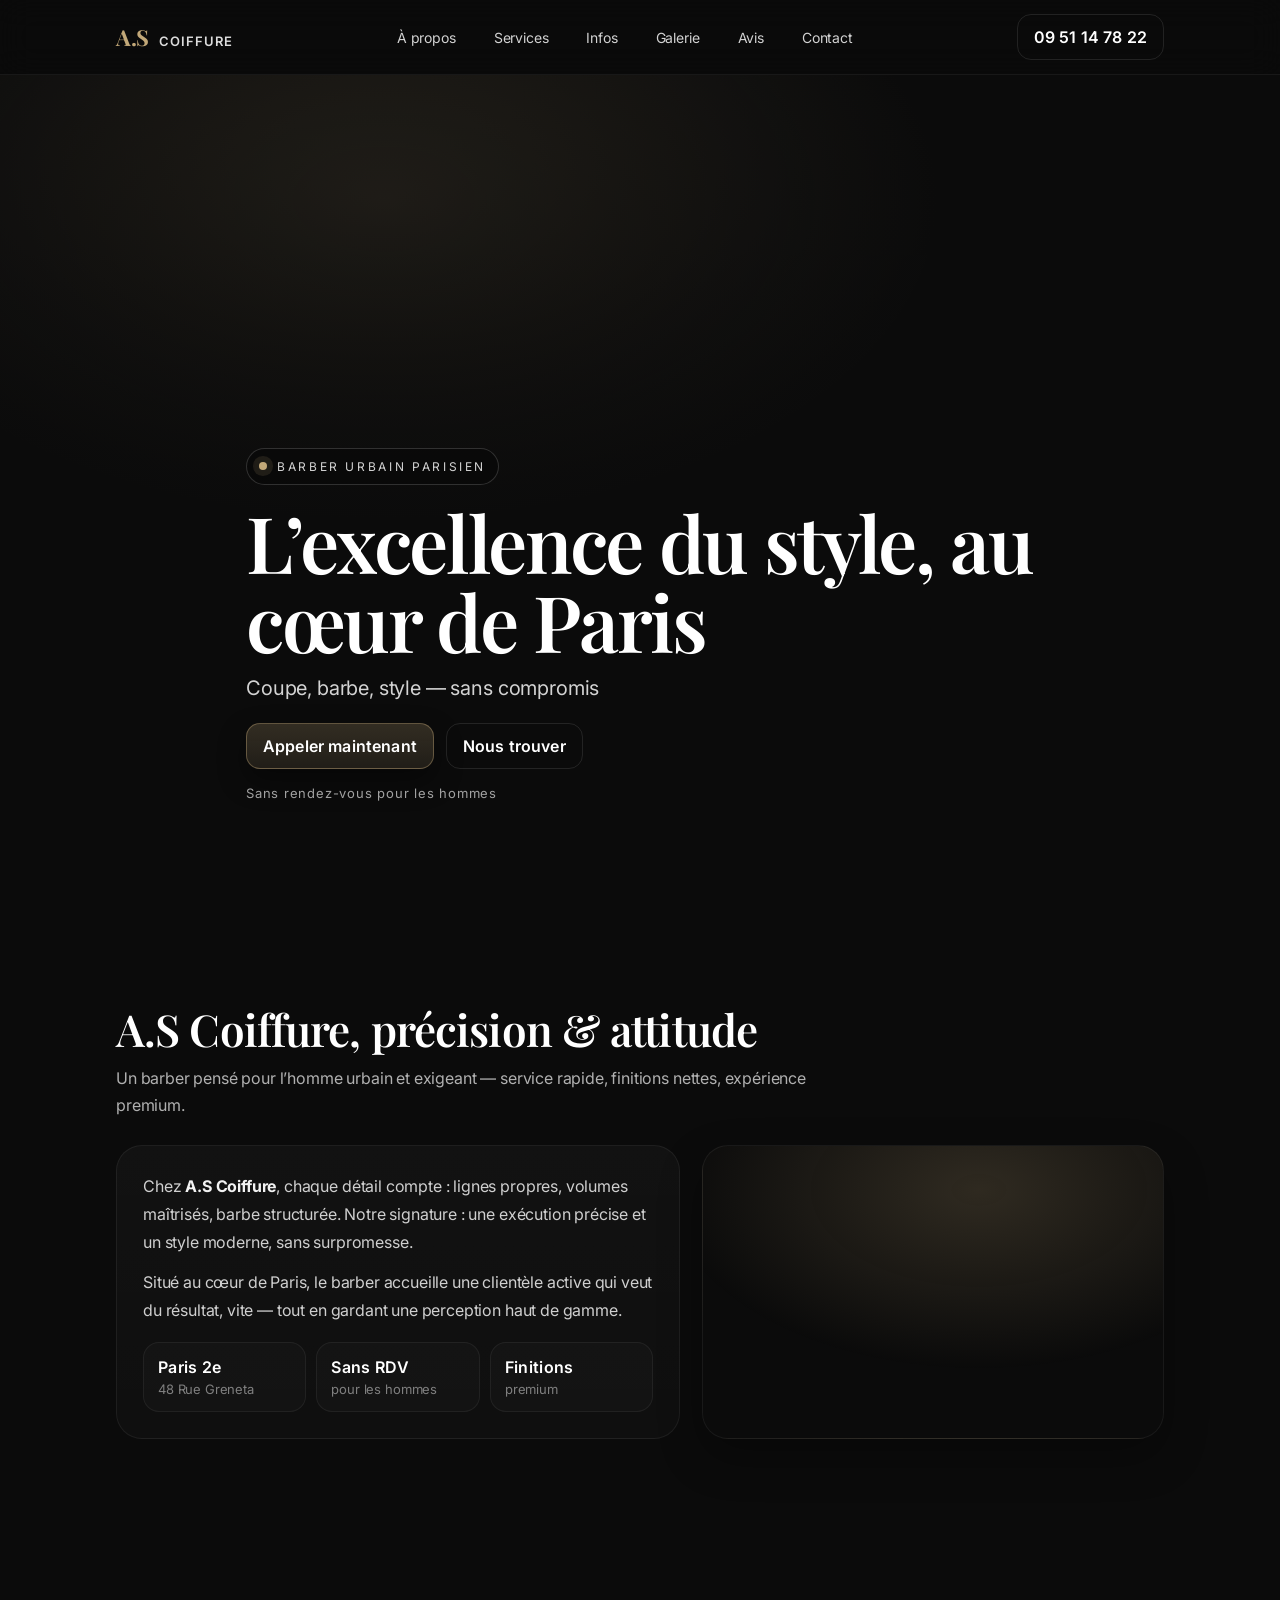
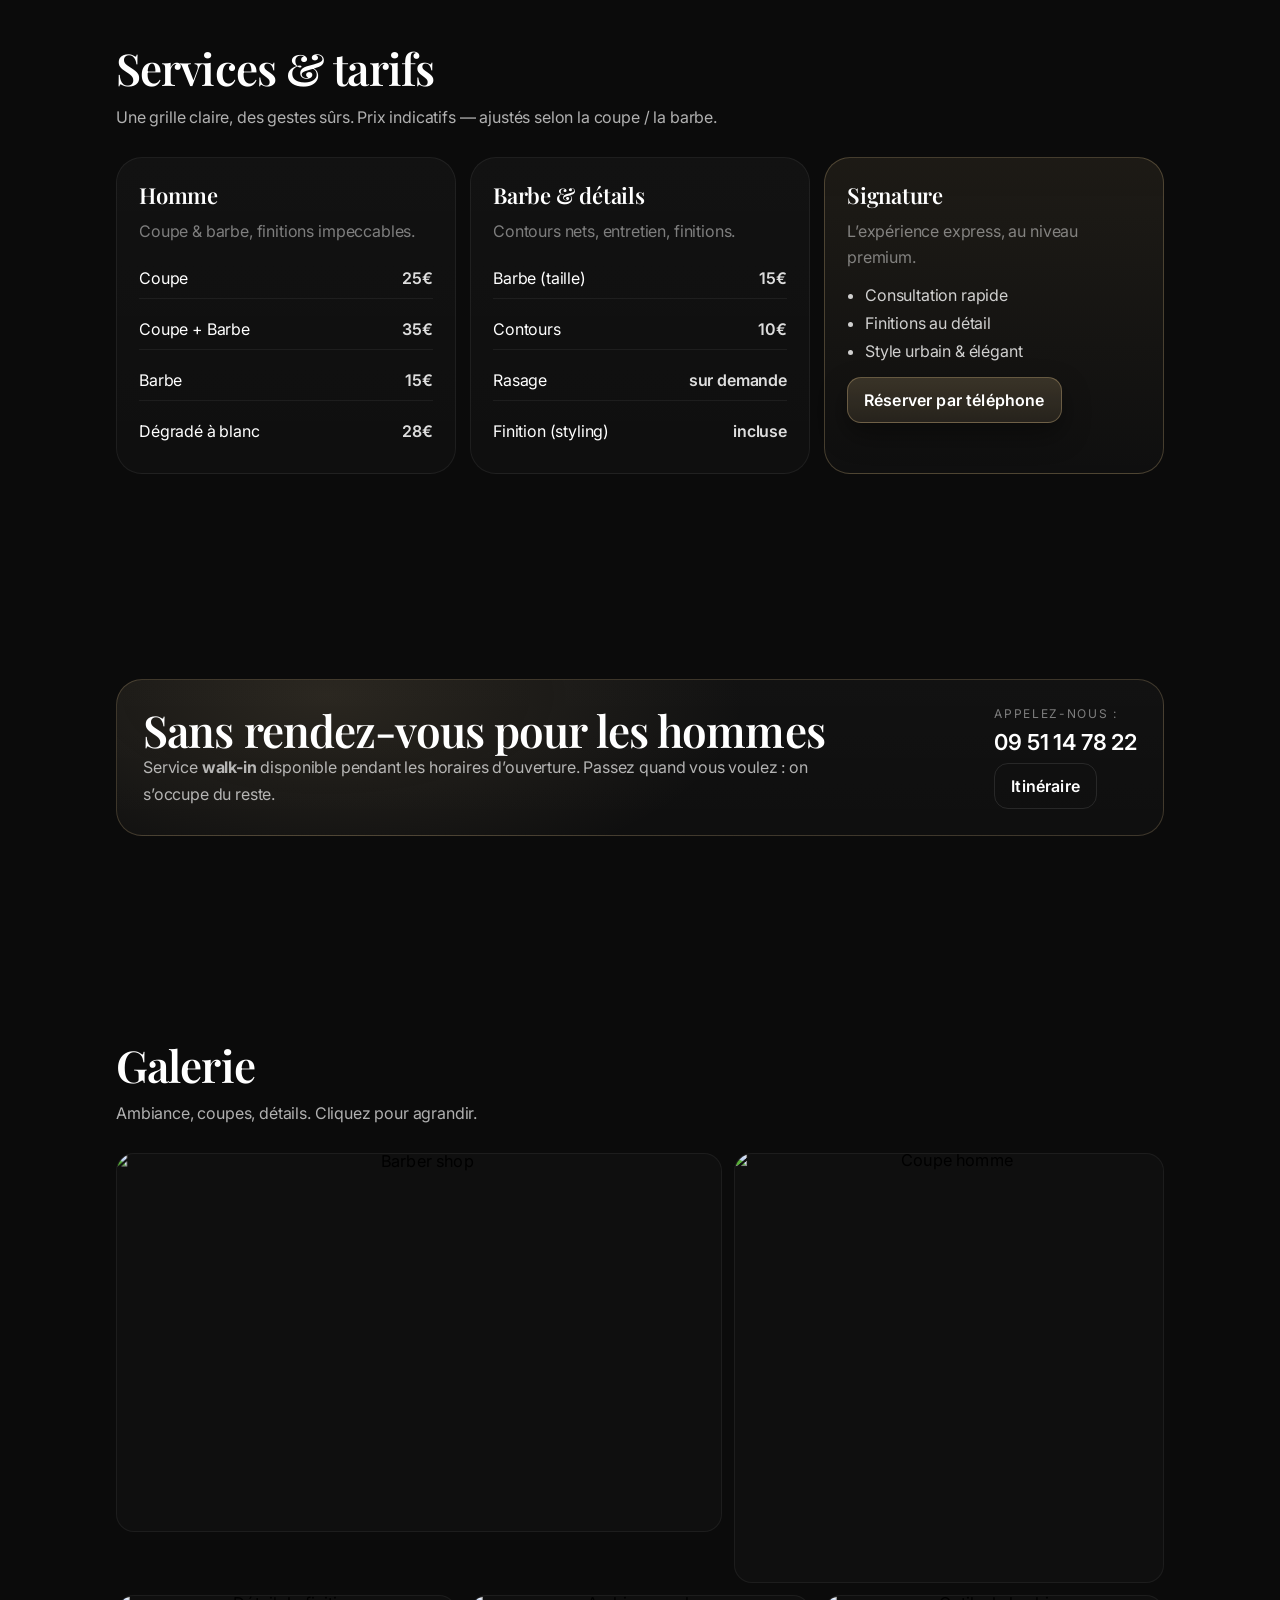
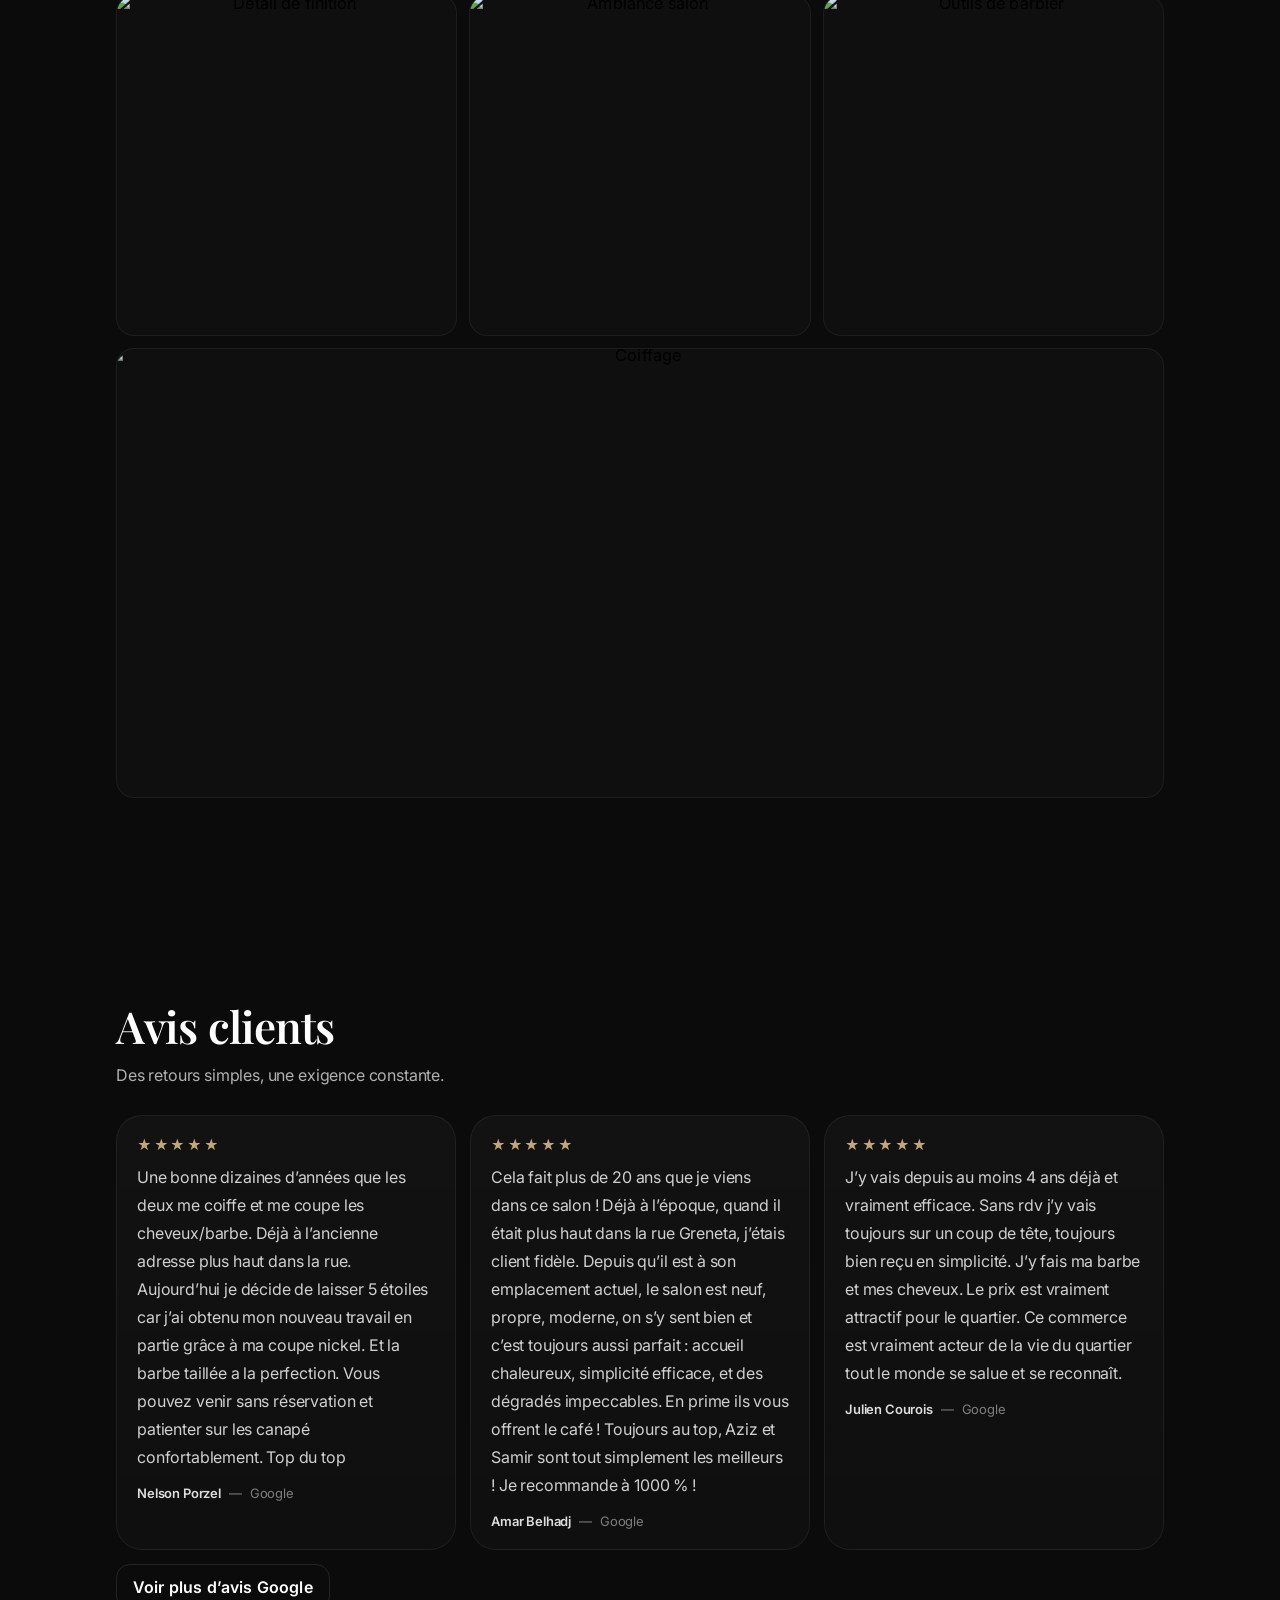
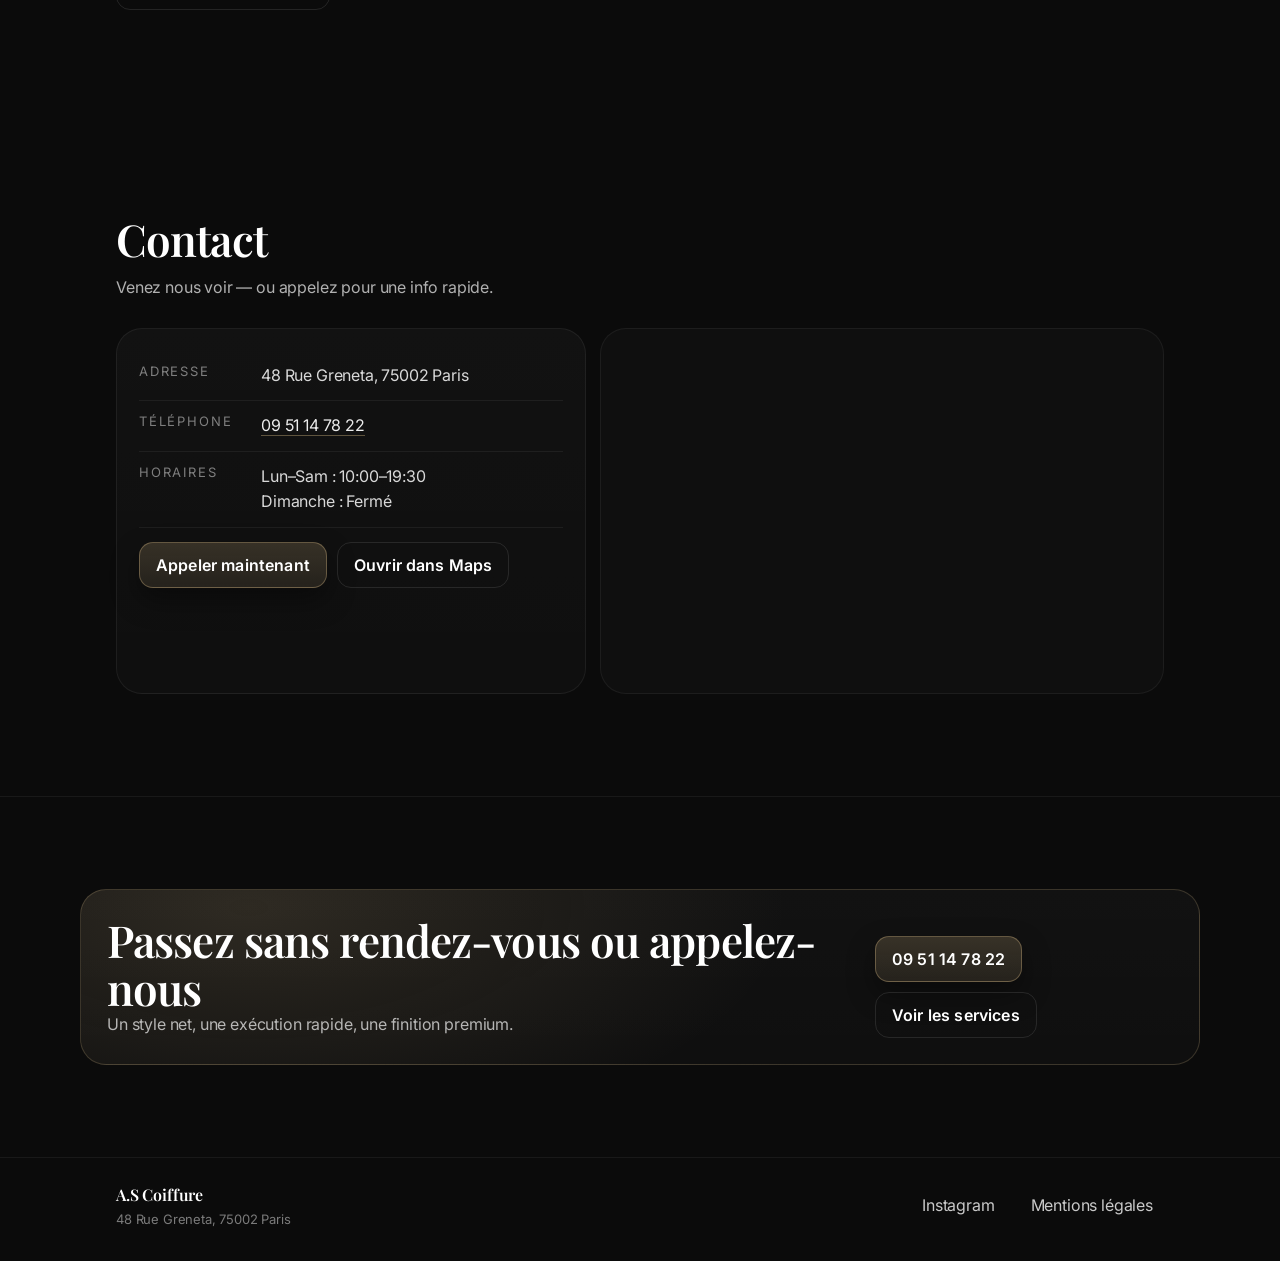
==== index.html @ 91cd7696 "Initial A.S Coiffure static site" ====
<!doctype html>
<html lang="fr">
  <head>
    <meta charset="utf-8" />
    <meta name="viewport" content="width=device-width, initial-scale=1" />
    <meta name="description" content="A.S Coiffure — salon urbain parisien. Coupe, barbe, style — sans compromis." />
    <title>A.S Coiffure — Paris</title>
    <link rel="preconnect" href="https://fonts.googleapis.com" />
    <link rel="preconnect" href="https://fonts.gstatic.com" crossorigin />
    <link href="https://fonts.googleapis.com/css2?family=Inter:wght@300;400;500;600&family=Playfair+Display:wght@500;600;700&display=swap" rel="stylesheet" />
    <link rel="stylesheet" href="styles.css" />
  </head>
  <body>
    <a class="skip" href="#main">Aller au contenu</a>

    <header class="header" id="top">
      <div class="container headerInner">
        <a class="brand" href="#top" aria-label="A.S Coiffure">
          <span class="brandMark" aria-hidden="true">A.S</span>
          <span class="brandText">Coiffure</span>
        </a>

        <nav class="nav" aria-label="Navigation">
          <a class="navLink" href="#about">À propos</a>
          <a class="navLink" href="#services">Services</a>
          <a class="navLink" href="#keyinfo">Infos</a>
          <a class="navLink" href="#gallery">Galerie</a>
          <a class="navLink" href="#avis">Avis</a>
          <a class="navLink" href="#contact">Contact</a>
        </nav>

        <div class="headerActions">
          <a class="btn btnGhost" href="tel:+33951147822">09 51 14 78 22</a>
          <button class="burger" type="button" aria-label="Ouvrir le menu" aria-expanded="false" aria-controls="mobileMenu">
            <span></span><span></span>
          </button>
        </div>
      </div>

      <div class="mobileMenu" id="mobileMenu" hidden>
        <div class="container mobileMenuInner">
          <a class="mobileLink" href="#about">À propos</a>
          <a class="mobileLink" href="#services">Services</a>
          <a class="mobileLink" href="#keyinfo">Infos</a>
          <a class="mobileLink" href="#gallery">Galerie</a>
          <a class="mobileLink" href="#avis">Avis</a>
          <a class="mobileLink" href="#contact">Contact</a>
          <div class="mobileCtas">
            <a class="btn" href="tel:+33951147822">Appeler maintenant</a>
            <a class="btn btnGhost" href="#contact">Nous trouver</a>
          </div>
        </div>
      </div>
    </header>

    <main id="main">
      <section class="hero" aria-label="A.S Coiffure">
        <div class="heroMedia" aria-hidden="true"></div>
        <div class="heroOverlay" aria-hidden="true"></div>

        <div class="container heroContent">
          <div class="heroKicker" data-reveal>
            <span class="dot" aria-hidden="true"></span>
            Barber urbain parisien
          </div>
          <h1 class="heroTitle" data-reveal>L’excellence du style, au cœur de Paris</h1>
          <p class="heroSub" data-reveal>Coupe, barbe, style — sans compromis</p>

          <div class="heroCtas" data-reveal>
            <a class="btn" href="tel:+33951147822">Appeler maintenant</a>
            <a class="btn btnGhost" href="#contact">Nous trouver</a>
          </div>

          <p class="heroNote" data-reveal>Sans rendez-vous pour les hommes</p>
        </div>
      </section>

      <section class="section" id="about">
        <div class="container">
          <div class="sectionHead" data-reveal>
            <h2 class="h2">A.S Coiffure, précision & attitude</h2>
            <p class="lead">Un barber pensé pour l’homme urbain et exigeant — service rapide, finitions nettes, expérience premium.</p>
          </div>

          <div class="aboutGrid">
            <div class="aboutText" data-reveal>
              <p>Chez <strong>A.S Coiffure</strong>, chaque détail compte : lignes propres, volumes maîtrisés, barbe structurée. Notre signature : une exécution précise et un style moderne, sans surpromesse.</p>
              <p>Situé au cœur de Paris, le barber accueille une clientèle active qui veut du résultat, vite — tout en gardant une perception haut de gamme.</p>
              <div class="aboutStats">
                <div class="stat">
                  <div class="statVal">Paris 2e</div>
                  <div class="statLbl">48 Rue Greneta</div>
                </div>
                <div class="stat">
                  <div class="statVal">Sans RDV</div>
                  <div class="statLbl">pour les hommes</div>
                </div>
                <div class="stat">
                  <div class="statVal">Finitions</div>
                  <div class="statLbl">premium</div>
                </div>
              </div>
            </div>
            <div class="aboutMedia" data-reveal aria-label="Intérieur du salon"></div>
          </div>
        </div>
      </section>

      <section class="section" id="services">
        <div class="container">
          <div class="sectionHead" data-reveal>
            <h2 class="h2">Services & tarifs</h2>
            <p class="lead">Une grille claire, des gestes sûrs. Prix indicatifs — ajustés selon la coupe / la barbe.</p>
          </div>

          <div class="servicesGrid">
            <article class="card" data-reveal>
              <div class="cardTop">
                <h3 class="h3">Homme</h3>
                <p class="muted">Coupe & barbe, finitions impeccables.</p>
              </div>
              <ul class="priceList">
                <li><span>Coupe</span><span class="price">25€</span></li>
                <li><span>Coupe + Barbe</span><span class="price">35€</span></li>
                <li><span>Barbe</span><span class="price">15€</span></li>
                <li><span>Dégradé à blanc</span><span class="price">28€</span></li>
              </ul>
            </article>

            <article class="card" data-reveal>
              <div class="cardTop">
                <h3 class="h3">Barbe & détails</h3>
                <p class="muted">Contours nets, entretien, finitions.</p>
              </div>
              <ul class="priceList">
                <li><span>Barbe (taille)</span><span class="price">15€</span></li>
                <li><span>Contours</span><span class="price">10€</span></li>
                <li><span>Rasage</span><span class="price">sur demande</span></li>
                <li><span>Finition (styling)</span><span class="price">incluse</span></li>
              </ul>
            </article>

            <article class="card cardAccent" data-reveal>
              <div class="cardTop">
                <h3 class="h3">Signature</h3>
                <p class="muted">L’expérience express, au niveau premium.</p>
              </div>
              <ul class="bullets">
                <li>Consultation rapide</li>
                <li>Finitions au détail</li>
                <li>Style urbain & élégant</li>
              </ul>
              <div class="cardCta">
                <a class="btn" href="tel:+33951147822">Réserver par téléphone</a>
              </div>
            </article>
          </div>
        </div>
      </section>

      <section class="section" id="keyinfo">
        <div class="container">
          <div class="keyInfo" data-reveal>
            <div class="keyInfoText">
              <h2 class="h2">Sans rendez-vous pour les hommes</h2>
              <p class="lead">Service <strong>walk-in</strong> disponible pendant les horaires d’ouverture. Passez quand vous voulez : on s’occupe du reste.</p>
            </div>
            <div class="keyInfoCta">
              <div class="keyInfoLine">Appelez-nous :</div>
              <a class="keyInfoPhone" href="tel:+33951147822">09 51 14 78 22</a>
              <a class="btn btnGhost" href="#contact">Itinéraire</a>
            </div>
          </div>
        </div>
      </section>

      <section class="section" id="gallery">
        <div class="container">
          <div class="sectionHead" data-reveal>
            <h2 class="h2">Galerie</h2>
            <p class="lead">Ambiance, coupes, détails. Cliquez pour agrandir.</p>
          </div>

          <div class="galleryGrid" data-reveal>
            <button class="gItem" type="button" data-lightbox data-src="https://images.unsplash.com/photo-1592647420148-bfcc177e2117?auto=format&fit=crop&w=2000&q=80" aria-label="Ouvrir l’image 1">
              <img alt="Barber shop" loading="lazy" src="https://images.unsplash.com/photo-1592647420148-bfcc177e2117?auto=format&fit=crop&w=1200&q=70" />
            </button>
            <button class="gItem" type="button" data-lightbox data-src="https://images.unsplash.com/photo-1517832606294-5c2b04f31c38?auto=format&fit=crop&w=2000&q=80" aria-label="Ouvrir l’image 2">
              <img alt="Coupe homme" loading="lazy" src="https://images.unsplash.com/photo-1517832606294-5c2b04f31c38?auto=format&fit=crop&w=1200&q=70" />
            </button>
            <button class="gItem" type="button" data-lightbox data-src="https://images.unsplash.com/photo-1520975958225-8cc2b28f91b1?auto=format&fit=crop&w=2000&q=80" aria-label="Ouvrir l’image 3">
              <img alt="Détail de finition" loading="lazy" src="https://images.unsplash.com/photo-1520975958225-8cc2b28f91b1?auto=format&fit=crop&w=1200&q=70" />
            </button>
            <button class="gItem" type="button" data-lightbox data-src="https://images.unsplash.com/photo-1541533848490-bc8115cd6522?auto=format&fit=crop&w=2000&q=80" aria-label="Ouvrir l’image 4">
              <img alt="Ambiance salon" loading="lazy" src="https://images.unsplash.com/photo-1541533848490-bc8115cd6522?auto=format&fit=crop&w=1200&q=70" />
            </button>
            <button class="gItem" type="button" data-lightbox data-src="https://images.unsplash.com/photo-1516455207990-7a41ce80f7ee?auto=format&fit=crop&w=2000&q=80" aria-label="Ouvrir l’image 5">
              <img alt="Outils de barbier" loading="lazy" src="https://images.unsplash.com/photo-1516455207990-7a41ce80f7ee?auto=format&fit=crop&w=1200&q=70" />
            </button>
            <button class="gItem" type="button" data-lightbox data-src="https://images.unsplash.com/photo-1520975682031-a25cfa3bbf0b?auto=format&fit=crop&w=2000&q=80" aria-label="Ouvrir l’image 6">
              <img alt="Coiffage" loading="lazy" src="https://images.unsplash.com/photo-1520975682031-a25cfa3bbf0b?auto=format&fit=crop&w=1200&q=70" />
            </button>
          </div>
        </div>
      </section>

      <section class="section" id="avis">
        <div class="container">
          <div class="sectionHead" data-reveal>
            <h2 class="h2">Avis clients</h2>
            <p class="lead">Des retours simples, une exigence constante.</p>
          </div>

          <div class="testimonials" data-reveal>
            <article class="tCard">
              <div class="stars" aria-label="5 étoiles">★★★★★</div>
              <p class="tText">Une bonne dizaines d’années que les deux me coiffe et me coupe les cheveux/barbe. Déjà à l’ancienne adresse plus haut dans la rue. Aujourd’hui je décide de laisser 5 étoiles car j’ai obtenu mon nouveau travail en partie grâce à ma coupe nickel. Et la barbe taillée a la perfection. Vous pouvez venir sans réservation et patienter sur les canapé confortablement. Top du top</p>
              <div class="tMeta"><span class="tName">Nelson Porzel</span><span class="tSep">—</span><span class="tWhere">Google</span></div>
            </article>
            <article class="tCard">
              <div class="stars" aria-label="5 étoiles">★★★★★</div>
              <p class="tText">Cela fait plus de 20 ans que je viens dans ce salon ! Déjà à l’époque, quand il était plus haut dans la rue Greneta, j’étais client fidèle. Depuis qu’il est à son emplacement actuel, le salon est neuf, propre, moderne, on s’y sent bien et c’est toujours aussi parfait : accueil chaleureux, simplicité efficace, et des dégradés impeccables. En prime ils vous offrent le café ! Toujours au top, Aziz et Samir sont tout simplement les meilleurs ! Je recommande à 1000 % !</p>
              <div class="tMeta"><span class="tName">Amar Belhadj</span><span class="tSep">—</span><span class="tWhere">Google</span></div>
            </article>
            <article class="tCard">
              <div class="stars" aria-label="5 étoiles">★★★★★</div>
              <p class="tText">J’y vais depuis au moins 4 ans déjà et vraiment efficace. Sans rdv j’y vais toujours sur un coup de tête, toujours bien reçu en simplicité. J’y fais ma barbe et mes cheveux. Le prix est vraiment attractif pour le quartier. Ce commerce est vraiment acteur de la vie du quartier tout le monde se salue et se reconnaît.</p>
              <div class="tMeta"><span class="tName">Julien Courois</span><span class="tSep">—</span><span class="tWhere">Google</span></div>
            </article>
          </div>

          <div class="heroCtas" style="margin-top:14px" data-reveal>
            <a class="btn btnGhost" href="https://share.google/VwBznQOqQP7wOGjXn" target="_blank" rel="noreferrer">Voir plus d’avis Google</a>
          </div>
        </div>
      </section>

      <section class="section" id="contact">
        <div class="container">
          <div class="sectionHead" data-reveal>
            <h2 class="h2">Contact</h2>
            <p class="lead">Venez nous voir — ou appelez pour une info rapide.</p>
          </div>

          <div class="contactGrid">
            <div class="contactCard" data-reveal>
              <div class="contactRow">
                <div class="label">Adresse</div>
                <div class="value">48 Rue Greneta, 75002 Paris</div>
              </div>
              <div class="contactRow">
                <div class="label">Téléphone</div>
                <div class="value"><a class="link" href="tel:+33951147822">09 51 14 78 22</a></div>
              </div>
              <div class="contactRow">
                <div class="label">Horaires</div>
                <div class="value">
                  Lun–Sam : 10:00–19:30<br />
                  Dimanche : Fermé
                </div>
              </div>

              <div class="contactCtas">
                <a class="btn" href="tel:+33951147822">Appeler maintenant</a>
                <a class="btn btnGhost" href="https://www.google.com/maps?q=48%20Rue%20Greneta%2075002%20Paris" target="_blank" rel="noreferrer">Ouvrir dans Maps</a>
              </div>
            </div>

            <div class="map" data-reveal>
              <iframe
                title="Google Maps — A.S Coiffure"
                loading="lazy"
                referrerpolicy="no-referrer-when-downgrade"
                src="https://www.google.com/maps?q=48%20Rue%20Greneta%2075002%20Paris&output=embed"
              ></iframe>
            </div>
          </div>
        </div>
      </section>

      <section class="cta">
        <div class="container ctaInner" data-reveal>
          <div>
            <h2 class="h2">Passez sans rendez-vous ou appelez-nous</h2>
            <p class="lead">Un style net, une exécution rapide, une finition premium.</p>
          </div>
          <div class="ctaActions">
            <a class="btn" href="tel:+33951147822">09 51 14 78 22</a>
            <a class="btn btnGhost" href="#services">Voir les services</a>
          </div>
        </div>
      </section>
    </main>

    <footer class="footer">
      <div class="container footerInner">
        <div class="footLeft">
          <div class="footBrand">A.S Coiffure</div>
          <div class="footMeta">48 Rue Greneta, 75002 Paris</div>
        </div>
        <div class="footRight">
          <a class="footLink" href="https://instagram.com" target="_blank" rel="noreferrer">Instagram</a>
          <a class="footLink" href="mentions-legales.html">Mentions légales</a>
        </div>
      </div>
    </footer>

    <div class="lightbox" id="lightbox" aria-hidden="true">
      <div class="lightboxBackdrop" data-close></div>
      <div class="lightboxDialog" role="dialog" aria-modal="true" aria-label="Agrandissement image">
        <button class="lightboxClose" type="button" data-close aria-label="Fermer">×</button>
        <img id="lightboxImg" alt="" />
      </div>
    </div>

    <script src="script.js" defer></script>
  </body>
</html>
---- styles.css ----
:root{
  --bg:#0B0B0B;
  --panel:#0f0f0f;
  --panel-2:#1A1A1A;
  --text:#FFFFFF;
  --muted:rgba(255,255,255,.68);
  --muted2:rgba(255,255,255,.46);
  --line:rgba(255,255,255,.10);
  --line2:rgba(255,255,255,.06);
  --accent:#C2A878;

  --serif:"Playfair Display", ui-serif, Georgia, serif;
  --sans:Inter, ui-sans-serif, system-ui, -apple-system, Segoe UI, Roboto, Helvetica, Arial;

  --radius:18px;
  --radius2:26px;

  --shadow:0 22px 60px rgba(0,0,0,.55);
  --shadow-soft:0 18px 44px rgba(0,0,0,.30);

  --container:1120px;
  --pad:clamp(18px, 3.6vw, 36px);
  --section:clamp(54px, 8vw, 110px);

  --ease:cubic-bezier(.2,.9,.2,1);
  --ease2:cubic-bezier(.2,.6,.2,1);
  --speed:220ms;
}

*{box-sizing:border-box}
html{scroll-behavior:smooth}
body{
  margin:0;
  font-family:var(--sans);
  background:radial-gradient(1200px 800px at 25% -10%, rgba(194,168,120,.12), transparent 55%), var(--bg);
  color:var(--text);
  letter-spacing:-.01em;
}

img{max-width:100%;display:block}
button{font:inherit}

.skip{
  position:absolute;
  left:10px;
  top:-60px;
  padding:10px 14px;
  border-radius:12px;
  background:var(--panel-2);
  color:var(--text);
  text-decoration:none;
  border:1px solid var(--line);
  transition:transform var(--speed) var(--ease);
}
.skip:focus{top:10px}

.container{max-width:var(--container);margin:0 auto;padding:0 var(--pad)}

.header{
  position:sticky;
  top:0;
  z-index:50;
  background:rgba(11,11,11,.72);
  backdrop-filter:blur(16px);
  border-bottom:1px solid var(--line2);
}
.headerInner{display:flex;align-items:center;justify-content:space-between;gap:18px;min-height:74px}

.brand{display:flex;align-items:baseline;gap:10px;color:var(--text);text-decoration:none}
.brandMark{font-family:var(--serif);font-weight:700;letter-spacing:-.02em;font-size:22px;color:var(--accent)}
.brandText{font-weight:600;letter-spacing:.08em;text-transform:uppercase;font-size:13px;color:rgba(255,255,255,.86)}

.nav{display:flex;gap:18px;align-items:center}
.navLink{
  color:rgba(255,255,255,.82);
  text-decoration:none;
  font-size:14px;
  padding:10px 10px;
  border-radius:12px;
  transition:background var(--speed) var(--ease2), color var(--speed) var(--ease2);
}
.navLink:hover{background:rgba(255,255,255,.06);color:var(--text)}

.headerActions{display:flex;align-items:center;gap:10px}

.btn{
  display:inline-flex;
  align-items:center;
  justify-content:center;
  gap:10px;
  padding:12px 16px;
  border-radius:14px;
  border:1px solid rgba(194,168,120,.40);
  background:linear-gradient(180deg, rgba(194,168,120,.22), rgba(194,168,120,.12));
  color:var(--text);
  text-decoration:none;
  font-weight:600;
  letter-spacing:.01em;
  cursor:pointer;
  transition:transform var(--speed) var(--ease2), background var(--speed) var(--ease2), border-color var(--speed) var(--ease2);
  box-shadow:0 12px 28px rgba(0,0,0,.38);
}
.btn:hover{transform:translateY(-1px);border-color:rgba(194,168,120,.72)}
.btn:active{transform:translateY(0px) scale(.99)}

.btnGhost{
  background:transparent;
  border:1px solid var(--line);
  box-shadow:none;
}
.btnGhost:hover{background:rgba(255,255,255,.06);border-color:rgba(255,255,255,.18)}

.burger{
  width:44px;
  height:44px;
  border-radius:14px;
  border:1px solid var(--line);
  background:transparent;
  cursor:pointer;
  display:none;
  align-items:center;
  justify-content:center;
  gap:6px;
}
.burger span{display:block;width:18px;height:2px;background:rgba(255,255,255,.86);border-radius:2px}

.mobileMenu{border-top:1px solid var(--line2);background:rgba(11,11,11,.88);backdrop-filter:blur(16px)}
.mobileMenuInner{padding:16px var(--pad) 22px;display:grid;gap:10px}
.mobileLink{color:rgba(255,255,255,.86);text-decoration:none;padding:12px 12px;border-radius:14px;border:1px solid var(--line2);background:rgba(255,255,255,.03)}
.mobileCtas{display:grid;grid-template-columns:1fr 1fr;gap:10px;margin-top:6px}

.hero{
  position:relative;
  min-height:92vh;
  display:flex;
  align-items:flex-end;
  padding:calc(var(--section) * .75) 0 var(--section);
}
.heroMedia{
  position:absolute;
  inset:0;
  background:
    radial-gradient(900px 520px at 30% 15%, rgba(194,168,120,.18), transparent 62%),
    url("https://images.unsplash.com/photo-1520975958225-8cc2b28f91b1?auto=format&fit=crop&w=2400&q=80") center/cover no-repeat;
  filter:saturate(.92) contrast(1.02);
}
.heroOverlay{
  position:absolute;
  inset:0;
  background:linear-gradient(180deg, rgba(11,11,11,.28) 0%, rgba(11,11,11,.78) 55%, rgba(11,11,11,1) 100%);
}
.heroContent{position:relative;z-index:1;max-width:860px}

.heroKicker{
  display:inline-flex;
  align-items:center;
  gap:10px;
  font-size:12px;
  letter-spacing:.22em;
  text-transform:uppercase;
  color:rgba(255,255,255,.82);
  padding:10px 12px;
  border-radius:999px;
  border:1px solid rgba(255,255,255,.16);
  background:rgba(0,0,0,.24);
}
.dot{width:8px;height:8px;border-radius:999px;background:var(--accent);box-shadow:0 0 0 6px rgba(194,168,120,.12)}

.heroTitle{
  font-family:var(--serif);
  font-weight:600;
  font-size:clamp(42px, 6.2vw, 78px);
  line-height:1.02;
  margin:18px 0 12px;
  letter-spacing:-.03em;
}
.heroSub{margin:0;color:rgba(255,255,255,.82);font-size:clamp(16px, 2.2vw, 20px);line-height:1.45;max-width:56ch}
.heroCtas{display:flex;gap:12px;flex-wrap:wrap;margin-top:20px}
.heroNote{margin:16px 0 0;color:rgba(255,255,255,.62);font-size:13px;letter-spacing:.06em}

.section{padding:var(--section) 0}
.sectionHead{display:grid;gap:12px;margin-bottom:26px}
.h2{font-family:var(--serif);font-weight:600;margin:0;font-size:clamp(28px, 3.6vw, 44px);letter-spacing:-.02em;line-height:1.08}
.h3{font-family:var(--serif);font-weight:600;margin:0;font-size:22px;letter-spacing:-.01em}
.lead{margin:0;color:var(--muted);font-size:16px;line-height:1.7;max-width:72ch}
.muted{margin:0;color:var(--muted2);line-height:1.65}

.aboutGrid{display:grid;grid-template-columns:1.1fr .9fr;gap:22px;align-items:stretch}
.aboutText{
  border:1px solid var(--line2);
  background:linear-gradient(180deg, rgba(255,255,255,.03), rgba(255,255,255,.02));
  border-radius:var(--radius2);
  padding:26px;
}
.aboutText p{margin:0 0 12px;color:rgba(255,255,255,.80);line-height:1.75}
.aboutText p:last-child{margin-bottom:0}
.aboutText strong{color:rgba(255,255,255,.95)}

.aboutMedia{
  border-radius:var(--radius2);
  border:1px solid var(--line2);
  background:
    radial-gradient(520px 300px at 60% 15%, rgba(194,168,120,.20), transparent 60%),
    url("https://images.unsplash.com/photo-1592647420148-bfcc177e2117?auto=format&fit=crop&w=2000&q=80") center/cover no-repeat;
  box-shadow:var(--shadow-soft);
}

.aboutStats{display:grid;grid-template-columns:repeat(3, 1fr);gap:10px;margin-top:18px}
.stat{border:1px solid var(--line2);background:rgba(255,255,255,.02);border-radius:16px;padding:14px}
.statVal{font-weight:600;letter-spacing:.02em}
.statLbl{margin-top:4px;color:var(--muted2);font-size:13px}

.servicesGrid{display:grid;grid-template-columns:repeat(3, 1fr);gap:14px}
.card{
  border-radius:var(--radius2);
  border:1px solid var(--line2);
  background:linear-gradient(180deg, rgba(255,255,255,.03), rgba(255,255,255,.02));
  padding:22px;
  transition:transform var(--speed) var(--ease2), border-color var(--speed) var(--ease2), background var(--speed) var(--ease2);
}
.card:hover{transform:translateY(-3px);border-color:rgba(194,168,120,.30);background:linear-gradient(180deg, rgba(194,168,120,.08), rgba(255,255,255,.02))}
.cardTop{display:grid;gap:8px;margin-bottom:14px}
.priceList{list-style:none;padding:0;margin:0;display:grid;gap:10px}
.priceList li{display:flex;justify-content:space-between;gap:12px;padding:10px 0;border-bottom:1px solid rgba(255,255,255,.06)}
.priceList li:last-child{border-bottom:0}
.price{color:rgba(255,255,255,.86);font-weight:600}
.bullets{margin:0;padding-left:18px;display:grid;gap:8px;color:rgba(255,255,255,.80)}
.cardCta{margin-top:16px}
.cardAccent{border-color:rgba(194,168,120,.30);background:linear-gradient(180deg, rgba(194,168,120,.10), rgba(255,255,255,.02))}

.keyInfo{
  display:flex;
  align-items:center;
  justify-content:space-between;
  gap:18px;
  padding:26px;
  border-radius:var(--radius2);
  border:1px solid rgba(194,168,120,.26);
  background:
    radial-gradient(700px 320px at 20% 10%, rgba(194,168,120,.14), transparent 60%),
    linear-gradient(180deg, rgba(255,255,255,.03), rgba(255,255,255,.02));
}
.keyInfoCta{display:grid;gap:8px;justify-items:start}
.keyInfoLine{color:var(--muted2);letter-spacing:.14em;text-transform:uppercase;font-size:12px}
.keyInfoPhone{font-size:22px;font-weight:600;color:var(--text);text-decoration:none}
.keyInfoPhone:hover{color:rgba(255,255,255,.92)}

.galleryGrid{display:grid;grid-template-columns:repeat(12, 1fr);gap:12px}
.gItem{
  position:relative;
  border:1px solid var(--line2);
  border-radius:18px;
  overflow:hidden;
  background:var(--panel);
  cursor:pointer;
  padding:0;
}
.gItem img{width:100%;height:100%;object-fit:cover;transform:scale(1.02);transition:transform 520ms var(--ease), filter 520ms var(--ease)}
.gItem:hover img{transform:scale(1.08);filter:contrast(1.05) saturate(1.05)}
.gItem:nth-child(1){grid-column:span 7;aspect-ratio:16/10}
.gItem:nth-child(2){grid-column:span 5;aspect-ratio:1/1}
.gItem:nth-child(3){grid-column:span 4;aspect-ratio:1/1}
.gItem:nth-child(4){grid-column:span 4;aspect-ratio:1/1}
.gItem:nth-child(5){grid-column:span 4;aspect-ratio:1/1}
.gItem:nth-child(6){grid-column:span 12;aspect-ratio:21/9}

.testimonials{display:grid;grid-template-columns:repeat(3, 1fr);gap:14px}
.tCard{
  border:1px solid var(--line2);
  background:linear-gradient(180deg, rgba(255,255,255,.03), rgba(255,255,255,.02));
  border-radius:var(--radius2);
  padding:20px;
}
.stars{color:var(--accent);letter-spacing:.12em;font-size:14px}
.tText{margin:10px 0 0;color:rgba(255,255,255,.80);line-height:1.75}
.tMeta{margin-top:14px;color:var(--muted2);font-size:13px;display:flex;gap:8px;align-items:center}
.tName{color:rgba(255,255,255,.86);font-weight:600}

.contactGrid{display:grid;grid-template-columns:1fr 1.2fr;gap:14px;align-items:stretch}
.contactCard{
  border-radius:var(--radius2);
  border:1px solid var(--line2);
  background:linear-gradient(180deg, rgba(255,255,255,.03), rgba(255,255,255,.02));
  padding:22px;
}
.contactRow{display:grid;grid-template-columns:110px 1fr;gap:12px;padding:12px 0;border-bottom:1px solid rgba(255,255,255,.06)}
.contactRow:last-child{border-bottom:0}
.label{color:var(--muted2);font-size:13px;letter-spacing:.14em;text-transform:uppercase}
.value{color:rgba(255,255,255,.84);line-height:1.6}
.link{color:rgba(255,255,255,.92);text-decoration:none;border-bottom:1px solid rgba(194,168,120,.44)}
.link:hover{color:var(--text);border-bottom-color:rgba(194,168,120,.76)}
.contactCtas{display:flex;gap:10px;flex-wrap:wrap;margin-top:14px}

.map{border-radius:var(--radius2);overflow:hidden;border:1px solid var(--line2);background:var(--panel)}
.map iframe{width:100%;height:100%;min-height:360px;border:0;filter:grayscale(1) contrast(1.05) brightness(.9)}

.cta{padding:calc(var(--section) * .9) 0;border-top:1px solid var(--line2)}
.ctaInner{
  display:flex;
  align-items:flex-end;
  justify-content:space-between;
  gap:18px;
  border-radius:var(--radius2);
  border:1px solid rgba(194,168,120,.24);
  background:
    radial-gradient(900px 400px at 15% 10%, rgba(194,168,120,.16), transparent 60%),
    linear-gradient(180deg, rgba(255,255,255,.03), rgba(255,255,255,.02));
  padding:26px;
}
.ctaActions{display:flex;gap:10px;flex-wrap:wrap}

.footer{padding:26px 0 34px;border-top:1px solid var(--line2)}
.footerInner{display:flex;align-items:flex-start;justify-content:space-between;gap:18px}
.footBrand{font-family:var(--serif);font-weight:600;letter-spacing:-.01em}
.footMeta{margin-top:6px;color:var(--muted2);font-size:13px}
.footRight{display:flex;gap:14px;flex-wrap:wrap}
.footLink{color:rgba(255,255,255,.78);text-decoration:none;padding:10px 10px;border-radius:12px;border:1px solid transparent}
.footLink:hover{color:var(--text);border-color:rgba(255,255,255,.12);background:rgba(255,255,255,.04)}

.lightbox{
  position:fixed;
  inset:0;
  display:none;
  z-index:100;
}
.lightbox.open{display:block}
.lightboxBackdrop{position:absolute;inset:0;background:rgba(0,0,0,.72);backdrop-filter:blur(8px)}
.lightboxDialog{position:relative;z-index:1;max-width:min(980px, calc(100% - 36px));margin:6vh auto 0;border-radius:20px;overflow:hidden;border:1px solid rgba(255,255,255,.12);box-shadow:var(--shadow)}
.lightboxDialog img{width:100%;height:auto;display:block}
.lightboxClose{position:absolute;top:12px;right:12px;width:44px;height:44px;border-radius:14px;border:1px solid rgba(255,255,255,.14);background:rgba(0,0,0,.36);color:var(--text);cursor:pointer;font-size:26px;line-height:1;display:flex;align-items:center;justify-content:center}
.lightboxClose:hover{background:rgba(0,0,0,.46)}

[data-reveal]{opacity:0;transform:translateY(10px);transition:opacity 700ms var(--ease), transform 700ms var(--ease)}
.revealIn{opacity:1;transform:translateY(0)}

@media (prefers-reduced-motion: reduce){
  html{scroll-behavior:auto}
  [data-reveal]{opacity:1;transform:none;transition:none}
  .btn,.card,.gItem img{transition:none}
}

@media (max-width:980px){
  .hero{
    min-height:78vh;
    align-items:center;
    padding:94px 0 64px;
  }
  .heroMedia{
    background:
      radial-gradient(900px 520px at 38% 8%, rgba(194,168,120,.18), transparent 62%),
      url("https://images.unsplash.com/photo-1520975958225-8cc2b28f91b1?auto=format&fit=crop&w=2400&q=80") 55% 22%/cover no-repeat;
  }

  .aboutGrid{grid-template-columns:1fr;}
  .aboutMedia{min-height:340px}
  .servicesGrid{grid-template-columns:1fr}
  .testimonials{grid-template-columns:1fr}
  .contactGrid{grid-template-columns:1fr}
  .ctaInner{flex-direction:column;align-items:flex-start}
  .nav{display:none}
  .burger{display:inline-flex}
  .mobileCtas{grid-template-columns:1fr}
  .gItem:nth-child(1){grid-column:span 12}
  .gItem:nth-child(2){grid-column:span 12;aspect-ratio:16/10}
  .gItem:nth-child(3),.gItem:nth-child(4),.gItem:nth-child(5){grid-column:span 12;aspect-ratio:16/10}
  .gItem:nth-child(6){grid-column:span 12}
}
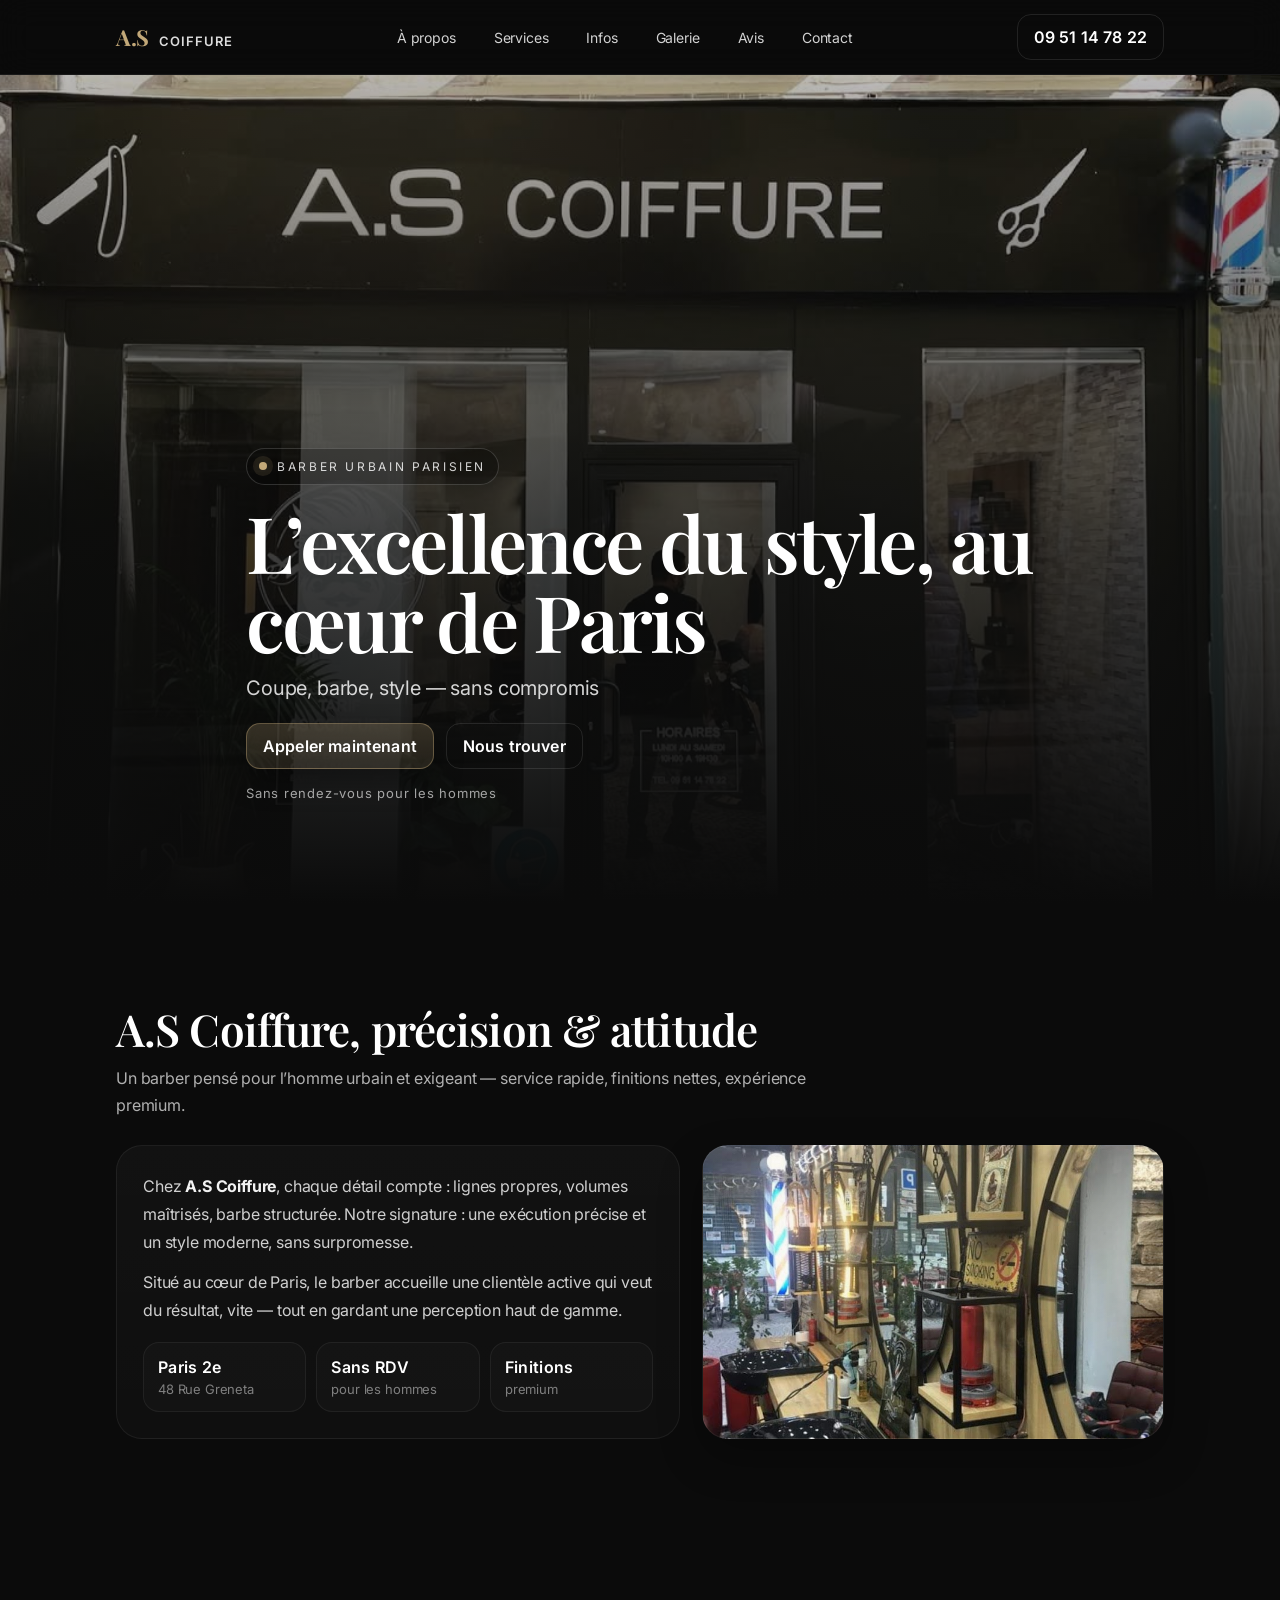
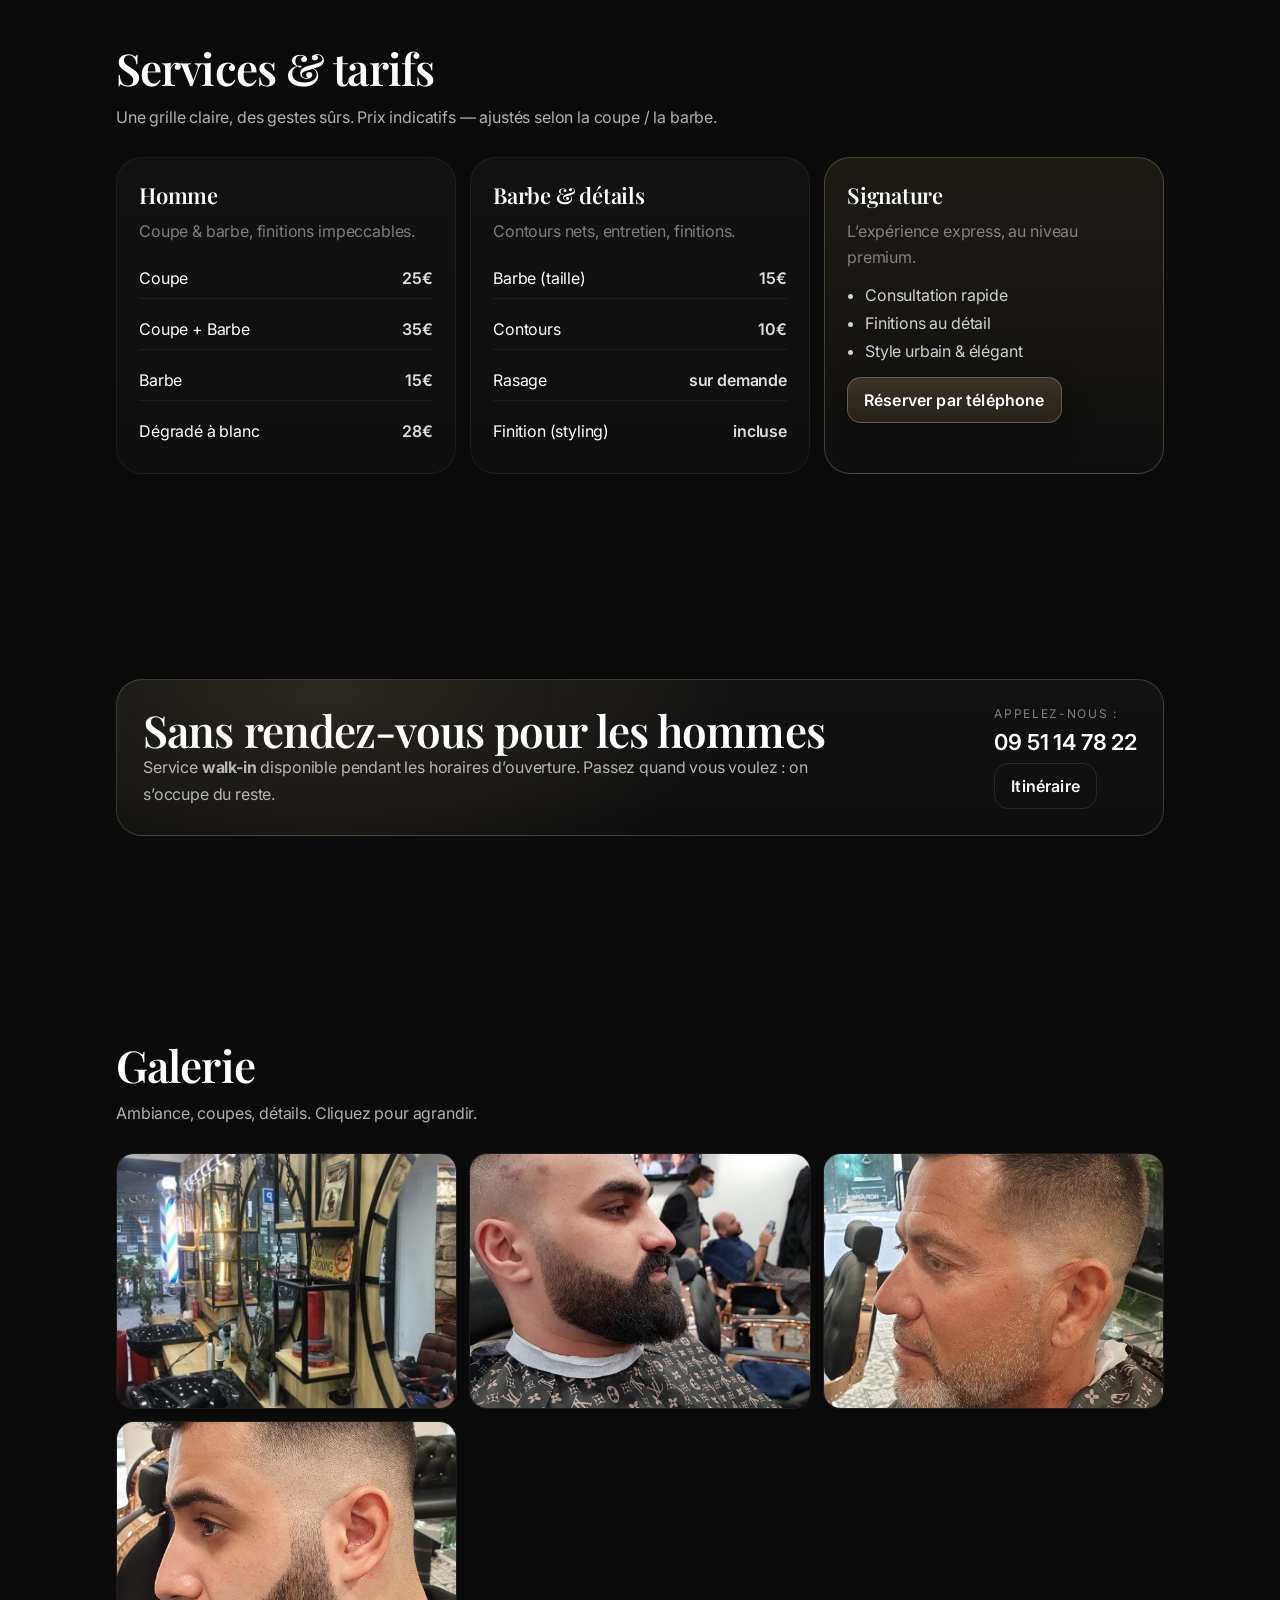
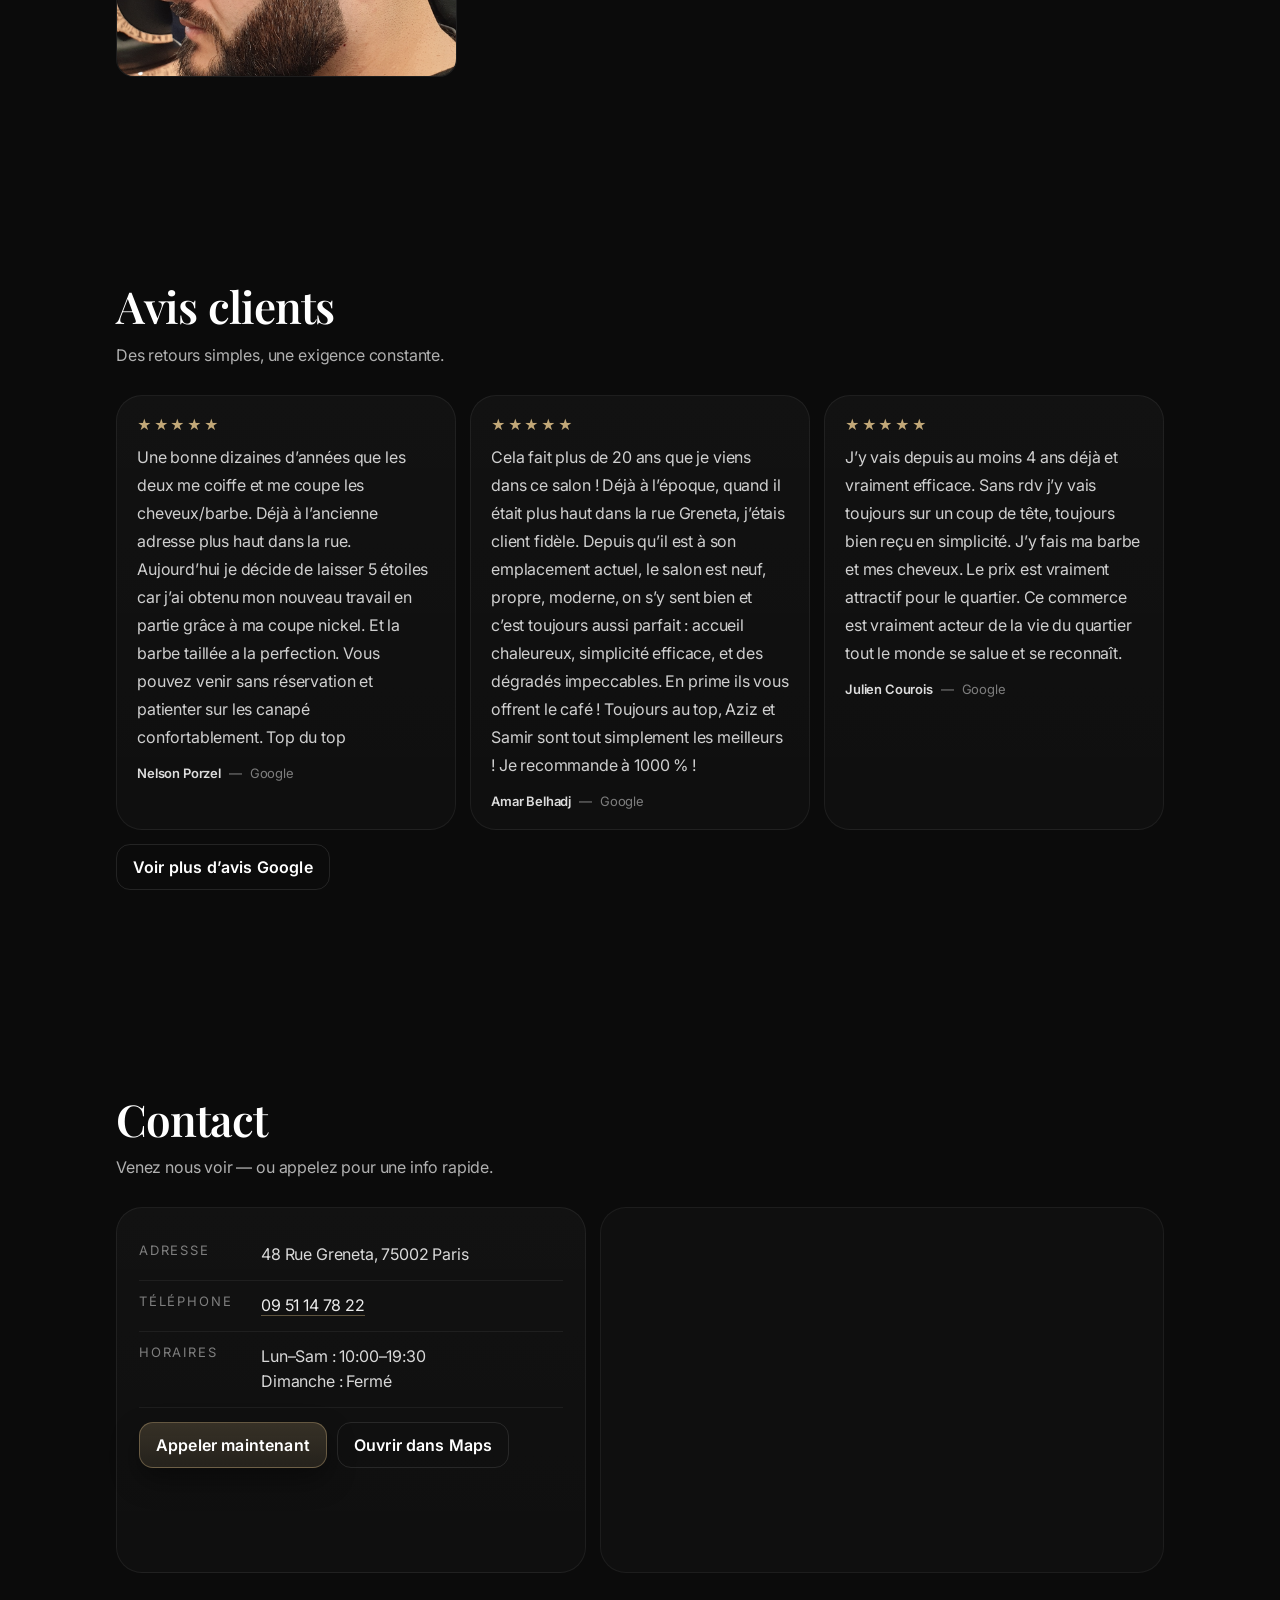
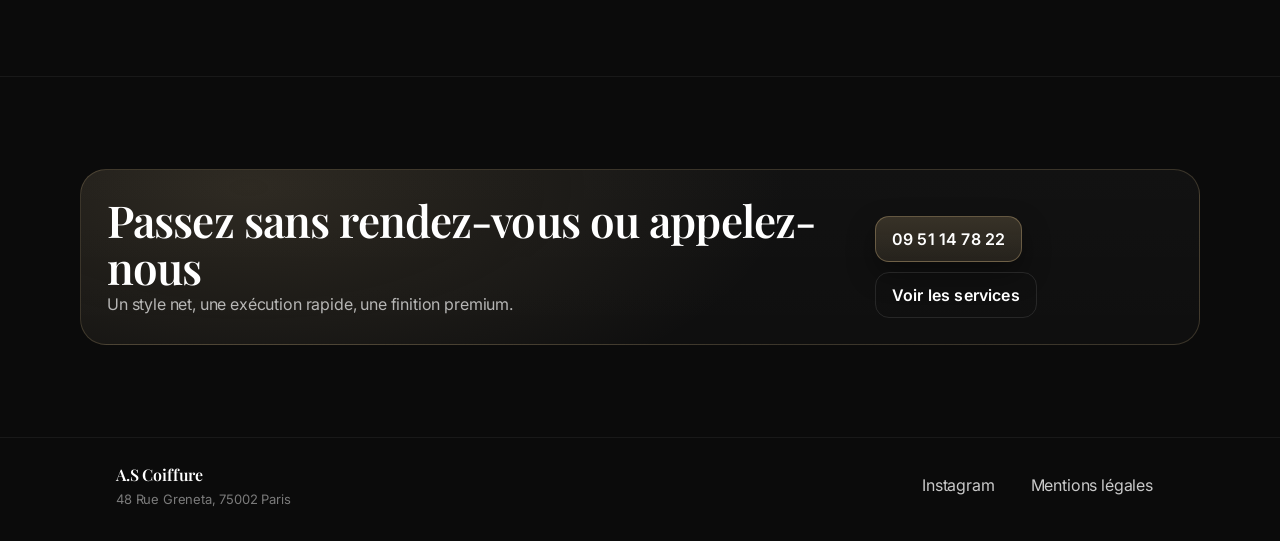
==== commit 4d6a52ef: "Update images & links" ====
--- a/index.html
+++ b/index.html
@@ -182,23 +182,17 @@
           </div>
 
           <div class="galleryGrid" data-reveal>
-            <button class="gItem" type="button" data-lightbox data-src="https://images.unsplash.com/photo-1592647420148-bfcc177e2117?auto=format&fit=crop&w=2000&q=80" aria-label="Ouvrir l’image 1">
-              <img alt="Barber shop" loading="lazy" src="https://images.unsplash.com/photo-1592647420148-bfcc177e2117?auto=format&fit=crop&w=1200&q=70" />
+            <button class="gItem" type="button" data-lightbox data-src="photo/1.jpg" aria-label="Ouvrir l’image 1">
+              <img alt="Galerie A.S Coiffure 1" loading="lazy" src="photo/1.jpg" />
             </button>
-            <button class="gItem" type="button" data-lightbox data-src="https://images.unsplash.com/photo-1517832606294-5c2b04f31c38?auto=format&fit=crop&w=2000&q=80" aria-label="Ouvrir l’image 2">
-              <img alt="Coupe homme" loading="lazy" src="https://images.unsplash.com/photo-1517832606294-5c2b04f31c38?auto=format&fit=crop&w=1200&q=70" />
+            <button class="gItem" type="button" data-lightbox data-src="photo/2.jpg" aria-label="Ouvrir l’image 2">
+              <img alt="Galerie A.S Coiffure 2" loading="lazy" src="photo/2.jpg" />
             </button>
-            <button class="gItem" type="button" data-lightbox data-src="https://images.unsplash.com/photo-1520975958225-8cc2b28f91b1?auto=format&fit=crop&w=2000&q=80" aria-label="Ouvrir l’image 3">
-              <img alt="Détail de finition" loading="lazy" src="https://images.unsplash.com/photo-1520975958225-8cc2b28f91b1?auto=format&fit=crop&w=1200&q=70" />
+            <button class="gItem" type="button" data-lightbox data-src="photo/3.jpg" aria-label="Ouvrir l’image 3">
+              <img alt="Galerie A.S Coiffure 3" loading="lazy" src="photo/3.jpg" />
             </button>
-            <button class="gItem" type="button" data-lightbox data-src="https://images.unsplash.com/photo-1541533848490-bc8115cd6522?auto=format&fit=crop&w=2000&q=80" aria-label="Ouvrir l’image 4">
-              <img alt="Ambiance salon" loading="lazy" src="https://images.unsplash.com/photo-1541533848490-bc8115cd6522?auto=format&fit=crop&w=1200&q=70" />
-            </button>
-            <button class="gItem" type="button" data-lightbox data-src="https://images.unsplash.com/photo-1516455207990-7a41ce80f7ee?auto=format&fit=crop&w=2000&q=80" aria-label="Ouvrir l’image 5">
-              <img alt="Outils de barbier" loading="lazy" src="https://images.unsplash.com/photo-1516455207990-7a41ce80f7ee?auto=format&fit=crop&w=1200&q=70" />
-            </button>
-            <button class="gItem" type="button" data-lightbox data-src="https://images.unsplash.com/photo-1520975682031-a25cfa3bbf0b?auto=format&fit=crop&w=2000&q=80" aria-label="Ouvrir l’image 6">
-              <img alt="Coiffage" loading="lazy" src="https://images.unsplash.com/photo-1520975682031-a25cfa3bbf0b?auto=format&fit=crop&w=1200&q=70" />
+            <button class="gItem" type="button" data-lightbox data-src="photo/4.jpg" aria-label="Ouvrir l’image 4">
+              <img alt="Galerie A.S Coiffure 4" loading="lazy" src="photo/4.jpg" />
             </button>
           </div>
         </div>
@@ -299,7 +293,7 @@
           <div class="footMeta">48 Rue Greneta, 75002 Paris</div>
         </div>
         <div class="footRight">
-          <a class="footLink" href="https://instagram.com" target="_blank" rel="noreferrer">Instagram</a>
+          <a class="footLink" href="https://www.instagram.com/a.s.coiffure/" target="_blank" rel="noreferrer">Instagram</a>
           <a class="footLink" href="mentions-legales.html">Mentions légales</a>
         </div>
       </div>
--- a/styles.css
+++ b/styles.css
@@ -141,7 +141,7 @@
   inset:0;
   background:
     radial-gradient(900px 520px at 30% 15%, rgba(194,168,120,.18), transparent 62%),
-    url("https://images.unsplash.com/photo-1520975958225-8cc2b28f91b1?auto=format&fit=crop&w=2400&q=80") center/cover no-repeat;
+    url("photo/salon.jpg") center/cover no-repeat;
   filter:saturate(.92) contrast(1.02);
 }
 .heroOverlay{
@@ -201,7 +201,7 @@
   border:1px solid var(--line2);
   background:
     radial-gradient(520px 300px at 60% 15%, rgba(194,168,120,.20), transparent 60%),
-    url("https://images.unsplash.com/photo-1592647420148-bfcc177e2117?auto=format&fit=crop&w=2000&q=80") center/cover no-repeat;
+    url("photo/1.jpg") center/cover no-repeat;
   box-shadow:var(--shadow-soft);
 }
 
@@ -245,7 +245,7 @@
 .keyInfoPhone{font-size:22px;font-weight:600;color:var(--text);text-decoration:none}
 .keyInfoPhone:hover{color:rgba(255,255,255,.92)}
 
-.galleryGrid{display:grid;grid-template-columns:repeat(12, 1fr);gap:12px}
+.galleryGrid{display:grid;grid-template-columns:repeat(3, 1fr);gap:12px}
 .gItem{
   position:relative;
   border:1px solid var(--line2);
@@ -254,15 +254,10 @@
   background:var(--panel);
   cursor:pointer;
   padding:0;
+  aspect-ratio:4/3;
 }
 .gItem img{width:100%;height:100%;object-fit:cover;transform:scale(1.02);transition:transform 520ms var(--ease), filter 520ms var(--ease)}
 .gItem:hover img{transform:scale(1.08);filter:contrast(1.05) saturate(1.05)}
-.gItem:nth-child(1){grid-column:span 7;aspect-ratio:16/10}
-.gItem:nth-child(2){grid-column:span 5;aspect-ratio:1/1}
-.gItem:nth-child(3){grid-column:span 4;aspect-ratio:1/1}
-.gItem:nth-child(4){grid-column:span 4;aspect-ratio:1/1}
-.gItem:nth-child(5){grid-column:span 4;aspect-ratio:1/1}
-.gItem:nth-child(6){grid-column:span 12;aspect-ratio:21/9}
 
 .testimonials{display:grid;grid-template-columns:repeat(3, 1fr);gap:14px}
 .tCard{
@@ -348,7 +343,7 @@
   .heroMedia{
     background:
       radial-gradient(900px 520px at 38% 8%, rgba(194,168,120,.18), transparent 62%),
-      url("https://images.unsplash.com/photo-1520975958225-8cc2b28f91b1?auto=format&fit=crop&w=2400&q=80") 55% 22%/cover no-repeat;
+      url("photo/salon.jpg") 55% 22%/cover no-repeat;
   }
 
   .aboutGrid{grid-template-columns:1fr;}
@@ -360,8 +355,6 @@
   .nav{display:none}
   .burger{display:inline-flex}
   .mobileCtas{grid-template-columns:1fr}
-  .gItem:nth-child(1){grid-column:span 12}
-  .gItem:nth-child(2){grid-column:span 12;aspect-ratio:16/10}
-  .gItem:nth-child(3),.gItem:nth-child(4),.gItem:nth-child(5){grid-column:span 12;aspect-ratio:16/10}
-  .gItem:nth-child(6){grid-column:span 12}
-}
+  .galleryGrid{grid-template-columns:1fr}
+  .gItem{aspect-ratio:16/10}
+}
